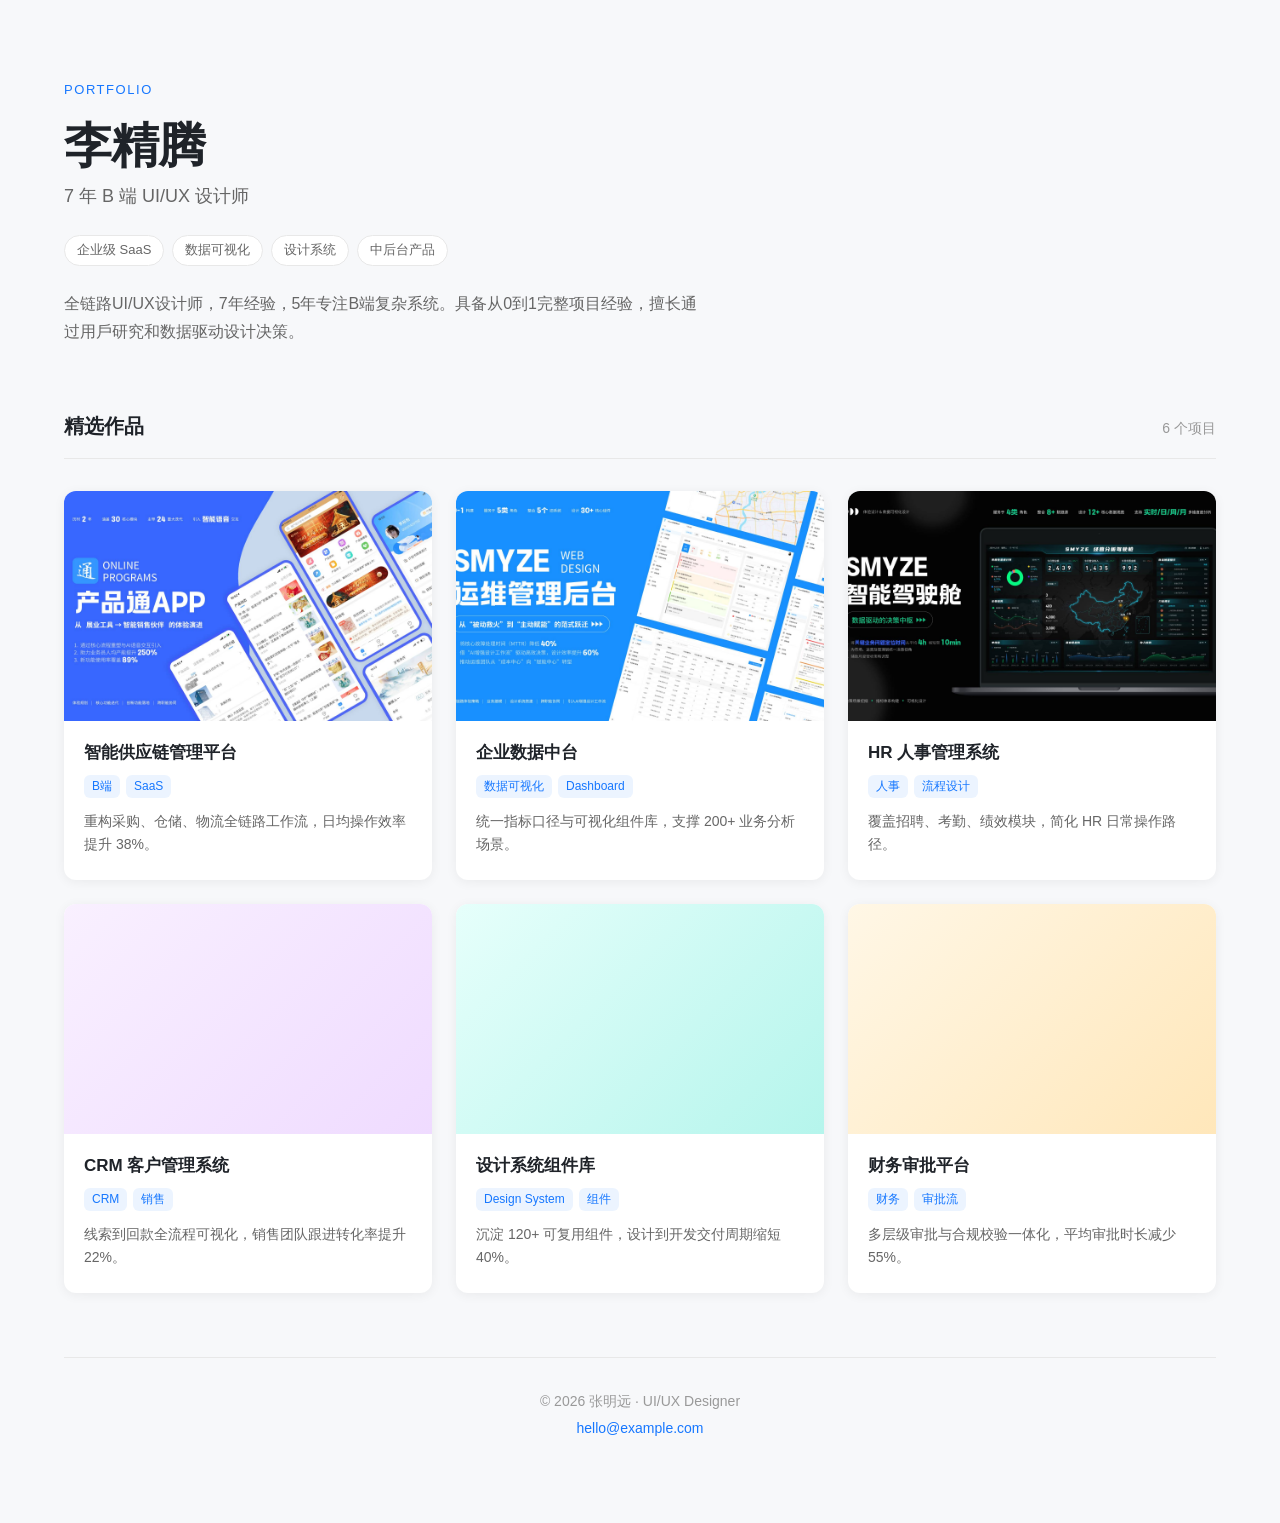
==== index.html @ 670385da "Add files via upload" ====
<!DOCTYPE html>
<html lang="zh-CN">
<head>
  <meta charset="UTF-8">
  <meta name="viewport" content="width=device-width, initial-scale=1.0">
  <meta name="description" content="B端UI/UX设计师作品集 - 7年企业级产品设计经验">
  <title>作品集 | B端UI/UX设计师</title>
  <link rel="stylesheet" href="css/style.css">
</head>
<body>

  <!-- ==================== 页面容器 ==================== -->
  <div class="page">

    <!-- ==================== 顶部：个人简介 ==================== -->
    <header class="hero">
      <div class="hero__inner">
        <p class="hero__label">Portfolio</p>
        <h1 class="hero__name">李精腾</h1>
        <p class="hero__title">7 年 B 端 UI/UX 设计师</p>

        <div class="hero__skills">
          <span class="tag">企业级 SaaS</span>
          <span class="tag">数据可视化</span>
          <span class="tag">设计系统</span>
          <span class="tag">中后台产品</span>
        </div>

        <p class="hero__bio">
          全链路UI/UX设计师，7年经验，5年专注B端复杂系统。具备从0到1完整项⽬经验，擅⻓通过⽤⼾研究和数据驱动设计决策。
        </p>
      </div>
    </header>

    <!-- ==================== 主体：作品网格 ==================== -->
    <main class="works">
      <div class="works__header">
        <h2 class="works__title">精选作品</h2>
        <p class="works__count">6 个项目</p>
      </div>

      <div class="works__grid">

        <!-- 作品 01 -->
        <a class="card" href="projects/project-01.html">
          <div class="card__cover card__cover--01">
            <img src="assets/covers/project-01.jpg" alt="智能供应链管理平台封面" loading="lazy"
                 onerror="this.style.display='none'">
          </div>
          <div class="card__body">
            <h3 class="card__title">智能供应链管理平台</h3>
            <div class="card__tags">
              <span class="card__tag">B端</span>
              <span class="card__tag">SaaS</span>
            </div>
            <p class="card__desc">重构采购、仓储、物流全链路工作流，日均操作效率提升 38%。</p>
          </div>
        </a>

        <!-- 作品 02 -->
        <a class="card" href="projects/project-02.html">
          <div class="card__cover card__cover--02">
            <img src="assets/covers/project-02.jpg" alt="企业数据中台封面" loading="lazy"
                 onerror="this.style.display='none'">
          </div>
          <div class="card__body">
            <h3 class="card__title">企业数据中台</h3>
            <div class="card__tags">
              <span class="card__tag">数据可视化</span>
              <span class="card__tag">Dashboard</span>
            </div>
            <p class="card__desc">统一指标口径与可视化组件库，支撑 200+ 业务分析场景。</p>
          </div>
        </a>

        <!-- 作品 03 -->
        <a class="card" href="projects/project-03.html">
          <div class="card__cover card__cover--03">
            <img src="assets/covers/project-03.jpg" alt="HR人事管理系统封面" loading="lazy"
                 onerror="this.style.display='none'">
          </div>
          <div class="card__body">
            <h3 class="card__title">HR 人事管理系统</h3>
            <div class="card__tags">
              <span class="card__tag">人事</span>
              <span class="card__tag">流程设计</span>
            </div>
            <p class="card__desc">覆盖招聘、考勤、绩效模块，简化 HR 日常操作路径。</p>
          </div>
        </a>

        <!-- 作品 04 -->
        <a class="card" href="projects/project-04.html">
          <div class="card__cover card__cover--04">
            <img src="assets/covers/project-04.jpg" alt="CRM客户管理系统封面" loading="lazy"
                 onerror="this.style.display='none'">
          </div>
          <div class="card__body">
            <h3 class="card__title">CRM 客户管理系统</h3>
            <div class="card__tags">
              <span class="card__tag">CRM</span>
              <span class="card__tag">销售</span>
            </div>
            <p class="card__desc">线索到回款全流程可视化，销售团队跟进转化率提升 22%。</p>
          </div>
        </a>

        <!-- 作品 05 -->
        <a class="card" href="projects/project-05.html">
          <div class="card__cover card__cover--05">
            <img src="assets/covers/project-05.jpg" alt="设计系统组件库封面" loading="lazy"
                 onerror="this.style.display='none'">
          </div>
          <div class="card__body">
            <h3 class="card__title">设计系统组件库</h3>
            <div class="card__tags">
              <span class="card__tag">Design System</span>
              <span class="card__tag">组件</span>
            </div>
            <p class="card__desc">沉淀 120+ 可复用组件，设计到开发交付周期缩短 40%。</p>
          </div>
        </a>

        <!-- 作品 06 -->
        <a class="card" href="projects/project-06.html">
          <div class="card__cover card__cover--06">
            <img src="assets/covers/project-06.jpg" alt="财务审批平台封面" loading="lazy"
                 onerror="this.style.display='none'">
          </div>
          <div class="card__body">
            <h3 class="card__title">财务审批平台</h3>
            <div class="card__tags">
              <span class="card__tag">财务</span>
              <span class="card__tag">审批流</span>
            </div>
            <p class="card__desc">多层级审批与合规校验一体化，平均审批时长减少 55%。</p>
          </div>
        </a>

      </div>
    </main>

    <!-- ==================== 页脚 ==================== -->
    <footer class="footer">
      <p>&copy; 2026 张明远 · UI/UX Designer</p>
      <p class="footer__contact">
        <a href="mailto:hello@example.com">hello@example.com</a>
      </p>
    </footer>

  </div>

</body>
</html>
---- css/style.css ----
/* ============================================================
   设计师作品集 — 全局样式
   配色：主色 #1677ff | 文字 #1f2329 / #666
   布局：PC 3列 · 平板 2列 · 手机 1列
   ============================================================ */

/* ---------- CSS 变量 ---------- */
:root {
  --color-primary: #1677ff;
  --color-text: #1f2329;
  --color-text-secondary: #666666;
  --color-text-muted: #999999;
  --color-bg: #f7f8fa;
  --color-card: #ffffff;
  --color-border: #e8e8e8;
  --shadow-card: 0 2px 12px rgba(0, 0, 0, 0.06);
  --shadow-hover: 0 8px 24px rgba(0, 0, 0, 0.1);
  --radius: 12px;
  --radius-sm: 6px;
  --max-width: 1200px;
  --gap: 24px;
  --transition: 0.25s cubic-bezier(0.4, 0, 0.2, 1);
}

/* ---------- 重置与基础 ---------- */
*,
*::before,
*::after {
  box-sizing: border-box;
  margin: 0;
  padding: 0;
}

html {
  -webkit-text-size-adjust: 100%;
  scroll-behavior: smooth;
}

body {
  font-family: -apple-system, BlinkMacSystemFont, "PingFang SC", "Helvetica Neue",
    "Microsoft YaHei", "Segoe UI", sans-serif;
  font-size: 16px;
  line-height: 1.6;
  color: var(--color-text);
  background: var(--color-bg);
  -webkit-font-smoothing: antialiased;
}

a {
  color: inherit;
  text-decoration: none;
}

img {
  display: block;
  max-width: 100%;
  height: auto;
}

/* ---------- 页面容器 ---------- */
.page {
  max-width: var(--max-width);
  margin: 0 auto;
  padding: 0 24px 80px;
}

/* ============================================================
   顶部：个人简介
   ============================================================ */
.hero {
  padding: 80px 0 64px;
}

.hero__inner {
  max-width: 640px;
}

.hero__label {
  font-size: 13px;
  font-weight: 500;
  letter-spacing: 0.12em;
  text-transform: uppercase;
  color: var(--color-primary);
  margin-bottom: 16px;
}

.hero__name {
  font-size: clamp(32px, 5vw, 48px);
  font-weight: 700;
  line-height: 1.2;
  letter-spacing: -0.02em;
  color: var(--color-text);
  margin-bottom: 8px;
}

.hero__title {
  font-size: 18px;
  font-weight: 500;
  color: var(--color-text-secondary);
  margin-bottom: 24px;
}

.hero__skills {
  display: flex;
  flex-wrap: wrap;
  gap: 8px;
  margin-bottom: 24px;
}

.tag {
  display: inline-block;
  padding: 4px 12px;
  font-size: 13px;
  color: var(--color-text-secondary);
  background: var(--color-card);
  border: 1px solid var(--color-border);
  border-radius: 20px;
}

.hero__bio {
  font-size: 16px;
  line-height: 1.75;
  color: var(--color-text-secondary);
}

/* ============================================================
   主体：作品网格
   ============================================================ */
.works {
  margin-bottom: 64px;
}

.works__header {
  display: flex;
  align-items: baseline;
  justify-content: space-between;
  margin-bottom: 32px;
  padding-bottom: 16px;
  border-bottom: 1px solid var(--color-border);
}

.works__title {
  font-size: 20px;
  font-weight: 600;
  color: var(--color-text);
}

.works__count {
  font-size: 14px;
  color: var(--color-text-muted);
}

/* 响应式网格：手机 1列 · 平板 2列 · PC 3列 */
.works__grid {
  display: grid;
  grid-template-columns: 1fr;
  gap: var(--gap);
}

@media (min-width: 640px) {
  .works__grid {
    grid-template-columns: repeat(2, 1fr);
  }
}

@media (min-width: 1024px) {
  .works__grid {
    grid-template-columns: repeat(3, 1fr);
  }
}

/* ============================================================
   作品卡片
   ============================================================ */
.card {
  display: flex;
  flex-direction: column;
  background: var(--color-card);
  border-radius: var(--radius);
  box-shadow: var(--shadow-card);
  overflow: hidden;
  transition: transform var(--transition), box-shadow var(--transition);
}

.card:hover {
  transform: translateY(-6px);
  box-shadow: var(--shadow-hover);
}

/* 16:10 封面比例 */
.card__cover {
  position: relative;
  aspect-ratio: 16 / 10;
  overflow: hidden;
  background: #eef1f6;
}

.card__cover img {
  width: 100%;
  height: 100%;
  object-fit: cover;
  transition: transform var(--transition);
}

.card:hover .card__cover img {
  transform: scale(1.03);
}

/* 封面占位渐变（图片未加载时显示） */
.card__cover--01 { background: linear-gradient(135deg, #e8f0fe 0%, #d6e4ff 100%); }
.card__cover--02 { background: linear-gradient(135deg, #f0f5ff 0%, #d6e8ff 100%); }
.card__cover--03 { background: linear-gradient(135deg, #e6f4ff 0%, #bae0ff 100%); }
.card__cover--04 { background: linear-gradient(135deg, #f9f0ff 0%, #efdbff 100%); }
.card__cover--05 { background: linear-gradient(135deg, #e6fffb 0%, #b5f5ec 100%); }
.card__cover--06 { background: linear-gradient(135deg, #fff7e6 0%, #ffe7ba 100%); }

.card__body {
  padding: 20px 20px 24px;
  flex: 1;
  display: flex;
  flex-direction: column;
}

.card__title {
  font-size: 17px;
  font-weight: 600;
  color: var(--color-text);
  margin-bottom: 10px;
  line-height: 1.4;
}

.card__tags {
  display: flex;
  flex-wrap: wrap;
  gap: 6px;
  margin-bottom: 12px;
}

.card__tag {
  font-size: 12px;
  color: var(--color-primary);
  background: rgba(22, 119, 255, 0.08);
  padding: 2px 8px;
  border-radius: var(--radius-sm);
}

.card__desc {
  font-size: 14px;
  line-height: 1.65;
  color: var(--color-text-secondary);
  margin-top: auto;
}

/* ============================================================
   页脚
   ============================================================ */
.footer {
  padding-top: 32px;
  border-top: 1px solid var(--color-border);
  text-align: center;
}

.footer p {
  font-size: 14px;
  color: var(--color-text-muted);
  margin-bottom: 4px;
}

.footer__contact a {
  color: var(--color-primary);
  transition: opacity 0.2s;
}

.footer__contact a:hover {
  opacity: 0.75;
}

/* ============================================================
   项目详情页（projects/ 子页面共用）
   ============================================================ */

/* 详情页整体容器 */
.detail {
  min-height: 100dvh;
}

/* 顶部导航：左上角返回首页 */
.detail-nav {
  position: sticky;
  top: 0;
  z-index: 10;
  background: rgba(247, 248, 250, 0.92);
  backdrop-filter: blur(8px);
  -webkit-backdrop-filter: blur(8px);
  border-bottom: 1px solid transparent;
}

.detail-nav__inner {
  max-width: 800px;
  margin: 0 auto;
  padding: 16px 24px;
}

.detail-back {
  display: inline-flex;
  align-items: center;
  gap: 6px;
  font-size: 14px;
  font-weight: 500;
  color: var(--color-text-secondary);
  transition: color 0.2s;
}

.detail-back:hover {
  color: var(--color-primary);
}

.detail-back::before {
  content: "←";
  font-size: 15px;
}

/* 正文区域 */
.detail-page {
  max-width: 800px;
  margin: 0 auto;
  padding: 40px 24px 96px;
}

/* 项目头部 */
.detail-hero {
  margin-bottom: 56px;
  padding-bottom: 40px;
  border-bottom: 1px solid var(--color-border);
}

.detail-hero__type {
  font-size: 13px;
  font-weight: 500;
  letter-spacing: 0.06em;
  color: var(--color-primary);
  margin-bottom: 12px;
}

.detail-hero h1 {
  font-size: clamp(28px, 4vw, 36px);
  font-weight: 700;
  line-height: 1.3;
  letter-spacing: -0.02em;
  color: var(--color-text);
  margin-bottom: 24px;
}

.detail-hero__role {
  margin-bottom: 20px;
}

.detail-hero__role-label {
  display: block;
  font-size: 13px;
  font-weight: 600;
  color: var(--color-text);
  margin-bottom: 8px;
}

.detail-hero__role-text {
  font-size: 15px;
  line-height: 1.75;
  color: var(--color-text-secondary);
}

.detail-desc {
  font-size: 16px;
  line-height: 1.8;
  color: var(--color-text-secondary);
}

/* 正文区块 */
.detail-section {
  margin-bottom: 56px;
}

.detail-section:last-child {
  margin-bottom: 0;
}

.detail-section h2 {
  font-size: 18px;
  font-weight: 600;
  color: var(--color-text);
  margin-bottom: 20px;
  padding-left: 12px;
  border-left: 3px solid var(--color-primary);
}

.detail-section p {
  font-size: 15px;
  line-height: 1.8;
  color: var(--color-text-secondary);
}

.detail-section p + p {
  margin-top: 12px;
}

.detail-section ul,
.detail-section ol {
  padding-left: 20px;
}

.detail-section li {
  font-size: 15px;
  line-height: 1.8;
  color: var(--color-text-secondary);
}

.detail-section li + li {
  margin-top: 8px;
}

/* 核心设计展示：图片画廊（可无限插入） */
.detail-gallery {
  display: flex;
  flex-direction: column;
  align-items: center;
  gap: 40px;
  margin-top: 8px;
}

.detail-figure {
  width: 100%;
  margin: 0;
}

.detail-figure img {
  width: 100%;
  max-width: 100%;
  height: auto;
  margin: 0 auto;
  border-radius: var(--radius);
  box-shadow: var(--shadow-card);
  background: var(--color-card);
}

.detail-figure figcaption {
  margin-top: 12px;
  font-size: 13px;
  line-height: 1.6;
  text-align: center;
  color: var(--color-text-muted);
}

/* ---------- 响应式微调 ---------- */
@media (max-width: 639px) {
  .page {
    padding: 0 16px 64px;
  }

  .hero {
    padding: 48px 0 40px;
  }

  .works__header {
    margin-bottom: 24px;
  }

  .detail-nav__inner {
    padding: 14px 16px;
  }

  .detail-page {
    padding: 32px 16px 72px;
  }

  .detail-hero {
    margin-bottom: 40px;
    padding-bottom: 32px;
  }

  .detail-section {
    margin-bottom: 40px;
  }

  .detail-gallery {
    gap: 32px;
  }
}
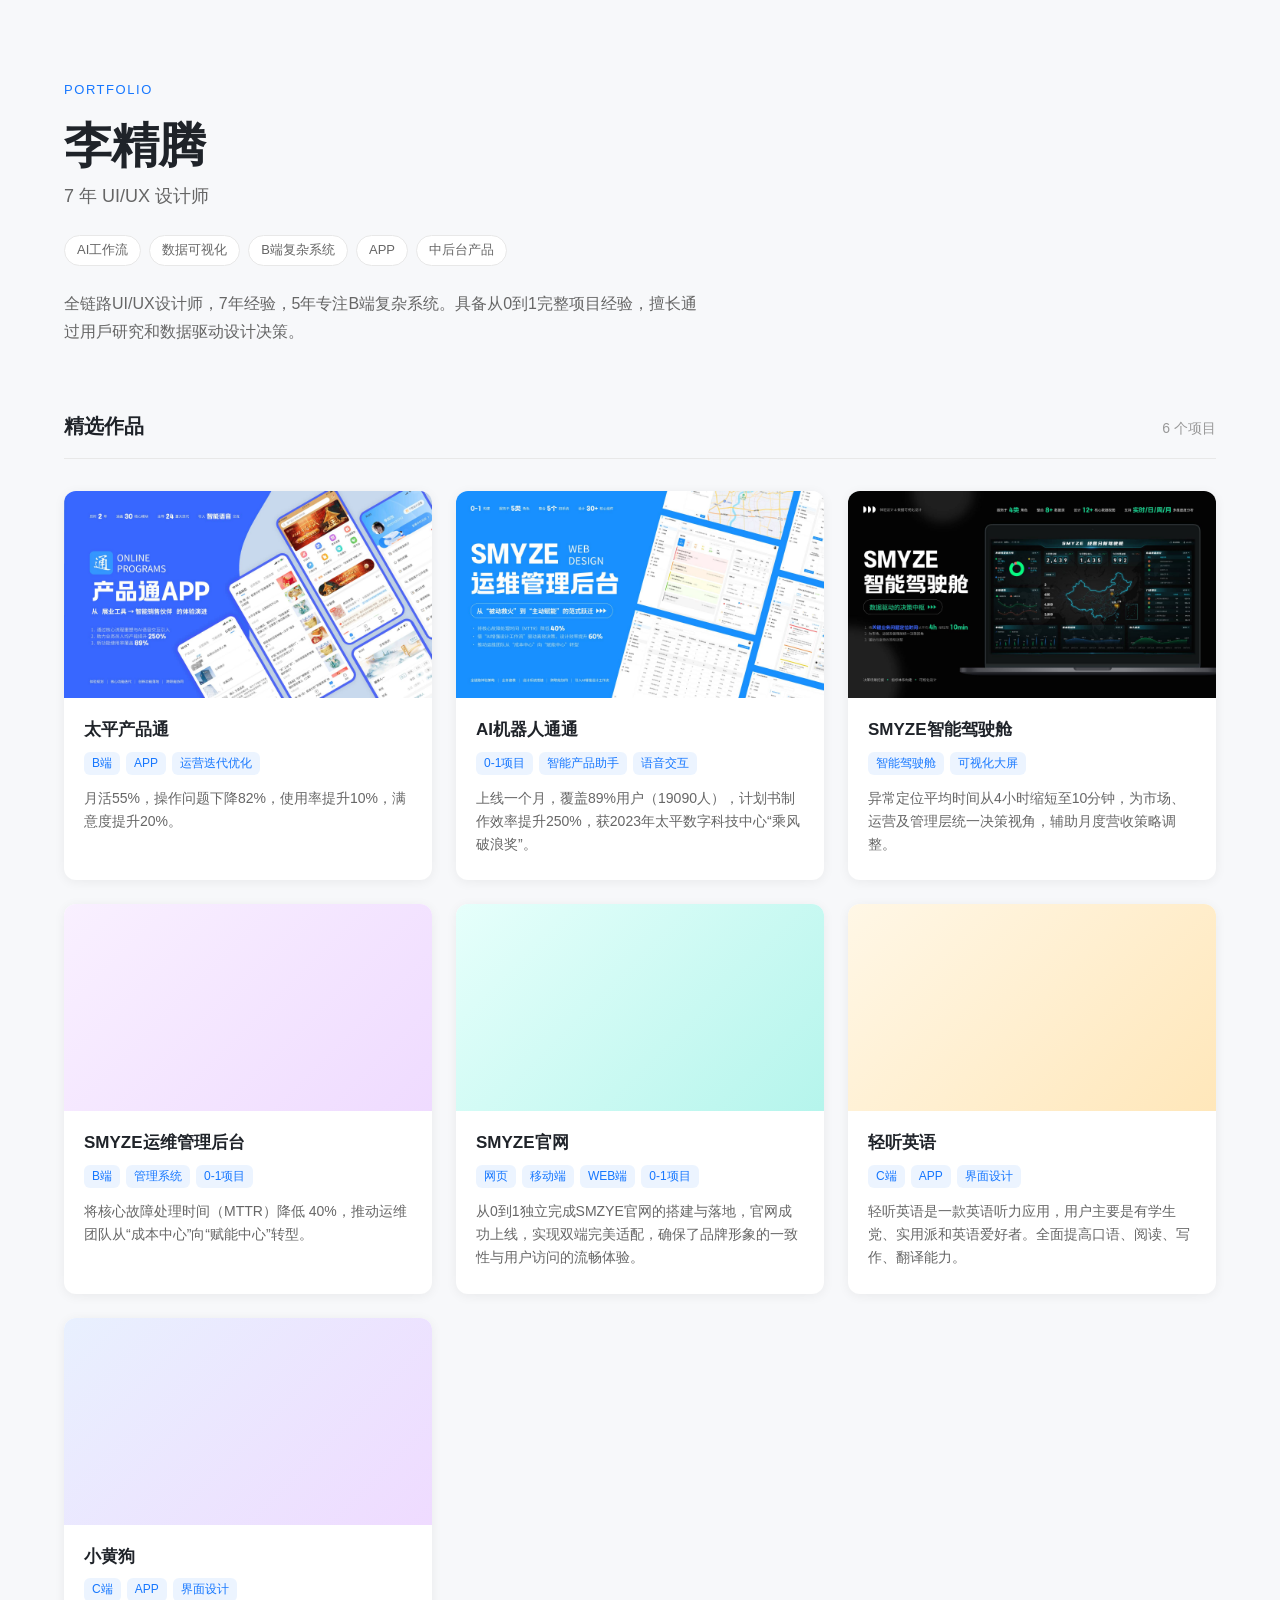
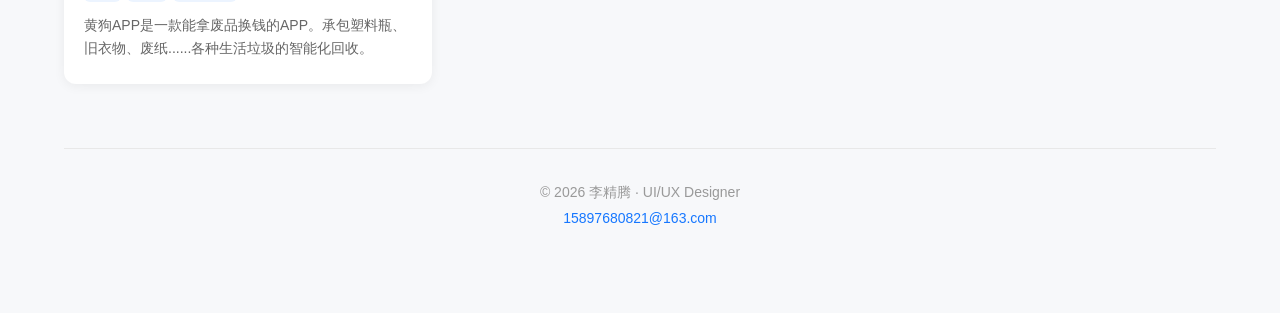
==== commit 9b3c27b3: "Add files via upload" ====
--- a/index.html
+++ b/index.html
@@ -4,7 +4,7 @@
   <meta charset="UTF-8">
   <meta name="viewport" content="width=device-width, initial-scale=1.0">
   <meta name="description" content="B端UI/UX设计师作品集 - 7年企业级产品设计经验">
-  <title>作品集 | B端UI/UX设计师</title>
+  <title>作品集 | UI/UX设计师</title>
   <link rel="stylesheet" href="css/style.css">
 </head>
 <body>
@@ -17,12 +17,13 @@
       <div class="hero__inner">
         <p class="hero__label">Portfolio</p>
         <h1 class="hero__name">李精腾</h1>
-        <p class="hero__title">7 年 B 端 UI/UX 设计师</p>
+        <p class="hero__title">7 年  UI/UX 设计师</p>
 
         <div class="hero__skills">
-          <span class="tag">企业级 SaaS</span>
+          <span class="tag">AI工作流</span>
           <span class="tag">数据可视化</span>
-          <span class="tag">设计系统</span>
+          <span class="tag">B端复杂系统</span>
+          <span class="tag">APP</span>
           <span class="tag">中后台产品</span>
         </div>
 
@@ -44,80 +45,85 @@
         <!-- 作品 01 -->
         <a class="card" href="projects/project-01.html">
           <div class="card__cover card__cover--01">
-            <img src="assets/covers/project-01.jpg" alt="智能供应链管理平台封面" loading="lazy"
+            <img src="assets/covers/project-01.jpg" alt="太平产品通封面" loading="lazy"
                  onerror="this.style.display='none'">
           </div>
           <div class="card__body">
-            <h3 class="card__title">智能供应链管理平台</h3>
+            <h3 class="card__title">太平产品通</h3>
             <div class="card__tags">
               <span class="card__tag">B端</span>
-              <span class="card__tag">SaaS</span>
+              <span class="card__tag">APP</span>
+              <span class="card__tag">运营迭代优化</span>
             </div>
-            <p class="card__desc">重构采购、仓储、物流全链路工作流，日均操作效率提升 38%。</p>
+            <p class="card__desc">⽉活55%，操作问题下降82%，使⽤率提升10%，满意度提升20%。</p>
           </div>
         </a>
 
         <!-- 作品 02 -->
         <a class="card" href="projects/project-02.html">
           <div class="card__cover card__cover--02">
-            <img src="assets/covers/project-02.jpg" alt="企业数据中台封面" loading="lazy"
+            <img src="assets/covers/project-02.jpg" alt="AI机器人通通封面" loading="lazy"
                  onerror="this.style.display='none'">
           </div>
           <div class="card__body">
-            <h3 class="card__title">企业数据中台</h3>
+            <h3 class="card__title">AI机器人通通</h3>
             <div class="card__tags">
-              <span class="card__tag">数据可视化</span>
-              <span class="card__tag">Dashboard</span>
+               <span class="card__tag">0-1项目</span>
+              <span class="card__tag">智能产品助手</span>
+              <span class="card__tag">语音交互</span>
             </div>
-            <p class="card__desc">统一指标口径与可视化组件库，支撑 200+ 业务分析场景。</p>
+            <p class="card__desc">上线一个月，覆盖89%用户（19090人），计划书制作效率提升250%，获2023年太平数字科技中心“乘风破浪奖”。</p>
           </div>
         </a>
 
         <!-- 作品 03 -->
         <a class="card" href="projects/project-03.html">
           <div class="card__cover card__cover--03">
-            <img src="assets/covers/project-03.jpg" alt="HR人事管理系统封面" loading="lazy"
+            <img src="assets/covers/project-03.jpg" alt="SMYZE智能驾驶舱封面" loading="lazy"
                  onerror="this.style.display='none'">
           </div>
           <div class="card__body">
-            <h3 class="card__title">HR 人事管理系统</h3>
+            <h3 class="card__title">SMYZE智能驾驶舱</h3>
             <div class="card__tags">
-              <span class="card__tag">人事</span>
-              <span class="card__tag">流程设计</span>
+              <span class="card__tag">智能驾驶舱</span>
+              <span class="card__tag">可视化大屏</span>
             </div>
-            <p class="card__desc">覆盖招聘、考勤、绩效模块，简化 HR 日常操作路径。</p>
+            <p class="card__desc">异常定位平均时间从4小时缩短至10分钟，为市场、运营及管理层统一决策视角，辅助月度营收策略调整。</p>
           </div>
         </a>
 
         <!-- 作品 04 -->
         <a class="card" href="projects/project-04.html">
           <div class="card__cover card__cover--04">
-            <img src="assets/covers/project-04.jpg" alt="CRM客户管理系统封面" loading="lazy"
+            <img src="assets/covers/project-04.jpg" alt="SMYZE运维管理后台封面" loading="lazy"
                  onerror="this.style.display='none'">
           </div>
           <div class="card__body">
-            <h3 class="card__title">CRM 客户管理系统</h3>
+            <h3 class="card__title">SMYZE运维管理后台</h3>
             <div class="card__tags">
-              <span class="card__tag">CRM</span>
-              <span class="card__tag">销售</span>
+              <span class="card__tag">B端</span>
+              <span class="card__tag">管理系统</span>
+              <span class="card__tag">0-1项目</span>
             </div>
-            <p class="card__desc">线索到回款全流程可视化，销售团队跟进转化率提升 22%。</p>
+            <p class="card__desc">将核心故障处理时间（MTTR）降低 40%，推动运维团队从“成本中心”向“赋能中心”转型。</p>
           </div>
         </a>
 
         <!-- 作品 05 -->
         <a class="card" href="projects/project-05.html">
           <div class="card__cover card__cover--05">
-            <img src="assets/covers/project-05.jpg" alt="设计系统组件库封面" loading="lazy"
+            <img src="assets/covers/project-05.jpg" alt="SMYZE官网封面" loading="lazy"
                  onerror="this.style.display='none'">
           </div>
           <div class="card__body">
-            <h3 class="card__title">设计系统组件库</h3>
+            <h3 class="card__title">SMYZE官网</h3>
             <div class="card__tags">
-              <span class="card__tag">Design System</span>
-              <span class="card__tag">组件</span>
+              <span class="card__tag">网页</span>
+              <span class="card__tag">移动端</span>
+               <span class="card__tag">WEB端</span>
+              <span class="card__tag">0-1项目</span>
             </div>
-            <p class="card__desc">沉淀 120+ 可复用组件，设计到开发交付周期缩短 40%。</p>
+            <p class="card__desc">从0到1独立完成SMZYE官网的搭建与落地，官网成功上线，实现双端完美适配，确保了品牌形象的一致性与用户访问的流畅体验。</p>
           </div>
         </a>
 
@@ -128,6 +134,40 @@
                  onerror="this.style.display='none'">
           </div>
           <div class="card__body">
+            <h3 class="card__title">轻听英语</h3>
+            <div class="card__tags">
+              <span class="card__tag">C端</span>
+              <span class="card__tag">APP</span>
+              <span class="card__tag">界面设计</span>
+            </div>
+            <p class="card__desc">轻听英语是一款英语听力应用，用户主要是有学生党、实用派和英语爱好者。全面提高口语、阅读、写作、翻译能力。</p>
+          </div>
+        </a>
+
+         <!-- 作品 07-->
+        <a class="card" href="projects/project-07.html">
+          <div class="card__cover card__cover--07">
+            <img src="assets/covers/project-07.jpg" alt="财务审批平台封面" loading="lazy"
+                 onerror="this.style.display='none'">
+          </div>
+          <div class="card__body">
+            <h3 class="card__title">小黄狗</h3>
+            <div class="card__tags">
+              <span class="card__tag">C端</span>
+              <span class="card__tag">APP</span>
+              <span class="card__tag">界面设计</span>
+            </div>
+            <p class="card__desc">黄狗APP是一款能拿废品换钱的APP。承包塑料瓶、旧衣物、废纸......各种生活垃圾的智能化回收。</p>
+          </div>
+        </a> 
+
+         <!-- 作品 08 -->
+        <!-- <a class="card" href="projects/project-08.html">
+          <div class="card__cover card__cover--08">
+            <img src="assets/covers/project-08.jpg" alt="财务审批平台封面" loading="lazy"
+                 onerror="this.style.display='none'">
+          </div>
+          <div class="card__body">
             <h3 class="card__title">财务审批平台</h3>
             <div class="card__tags">
               <span class="card__tag">财务</span>
@@ -135,16 +175,16 @@
             </div>
             <p class="card__desc">多层级审批与合规校验一体化，平均审批时长减少 55%。</p>
           </div>
-        </a>
+        </a> -->
 
       </div>
     </main>
 
     <!-- ==================== 页脚 ==================== -->
     <footer class="footer">
-      <p>&copy; 2026 张明远 · UI/UX Designer</p>
+      <p>&copy; 2026 李精腾 · UI/UX Designer</p>
       <p class="footer__contact">
-        <a href="mailto:hello@example.com">hello@example.com</a>
+        <a href="mailto:hello@example.com">15897680821@163.com</a>
       </p>
     </footer>
 
--- a/css/style.css
+++ b/css/style.css
@@ -187,10 +187,10 @@
   box-shadow: var(--shadow-hover);
 }
 
-/* 16:10 封面比例 */
+/* 16:9 封面比例 */
 .card__cover {
   position: relative;
-  aspect-ratio: 16 / 10;
+  aspect-ratio: 16 / 9;
   overflow: hidden;
   background: #eef1f6;
 }
@@ -213,6 +213,8 @@
 .card__cover--04 { background: linear-gradient(135deg, #f9f0ff 0%, #efdbff 100%); }
 .card__cover--05 { background: linear-gradient(135deg, #e6fffb 0%, #b5f5ec 100%); }
 .card__cover--06 { background: linear-gradient(135deg, #fff7e6 0%, #ffe7ba 100%); }
+.card__cover--07 { background: linear-gradient(135deg, #e8f0fe 0%, #efdbff 100%); }
+.card__cover--08 { background: linear-gradient(135deg, #f0f5ff 0%, #d6e8ff 100%); }
 
 .card__body {
   padding: 20px 20px 24px;
@@ -248,7 +250,7 @@
   font-size: 14px;
   line-height: 1.65;
   color: var(--color-text-secondary);
-  margin-top: auto;
+  margin-top: 0;
 }
 
 /* ============================================================
@@ -423,7 +425,7 @@
   display: flex;
   flex-direction: column;
   align-items: center;
-  gap: 40px;
+  gap: 16px;
   margin-top: 8px;
 }
 
